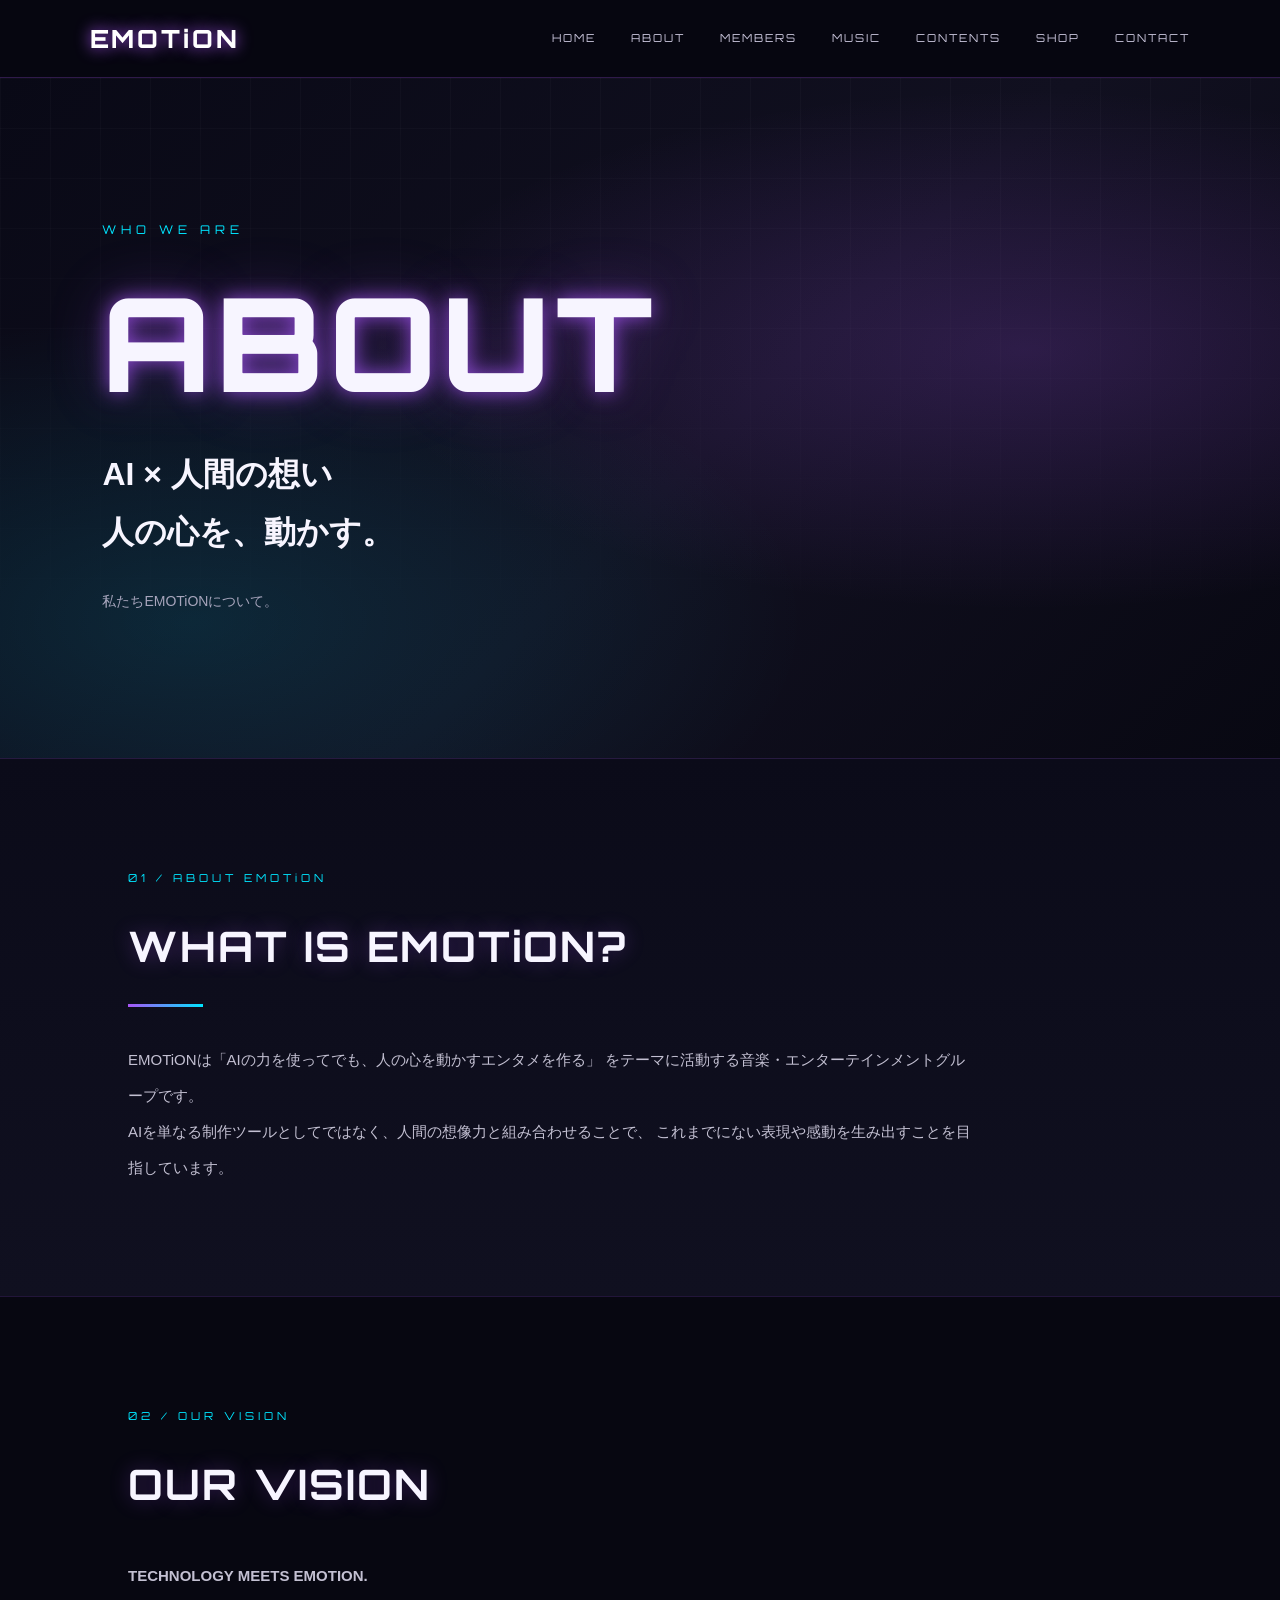
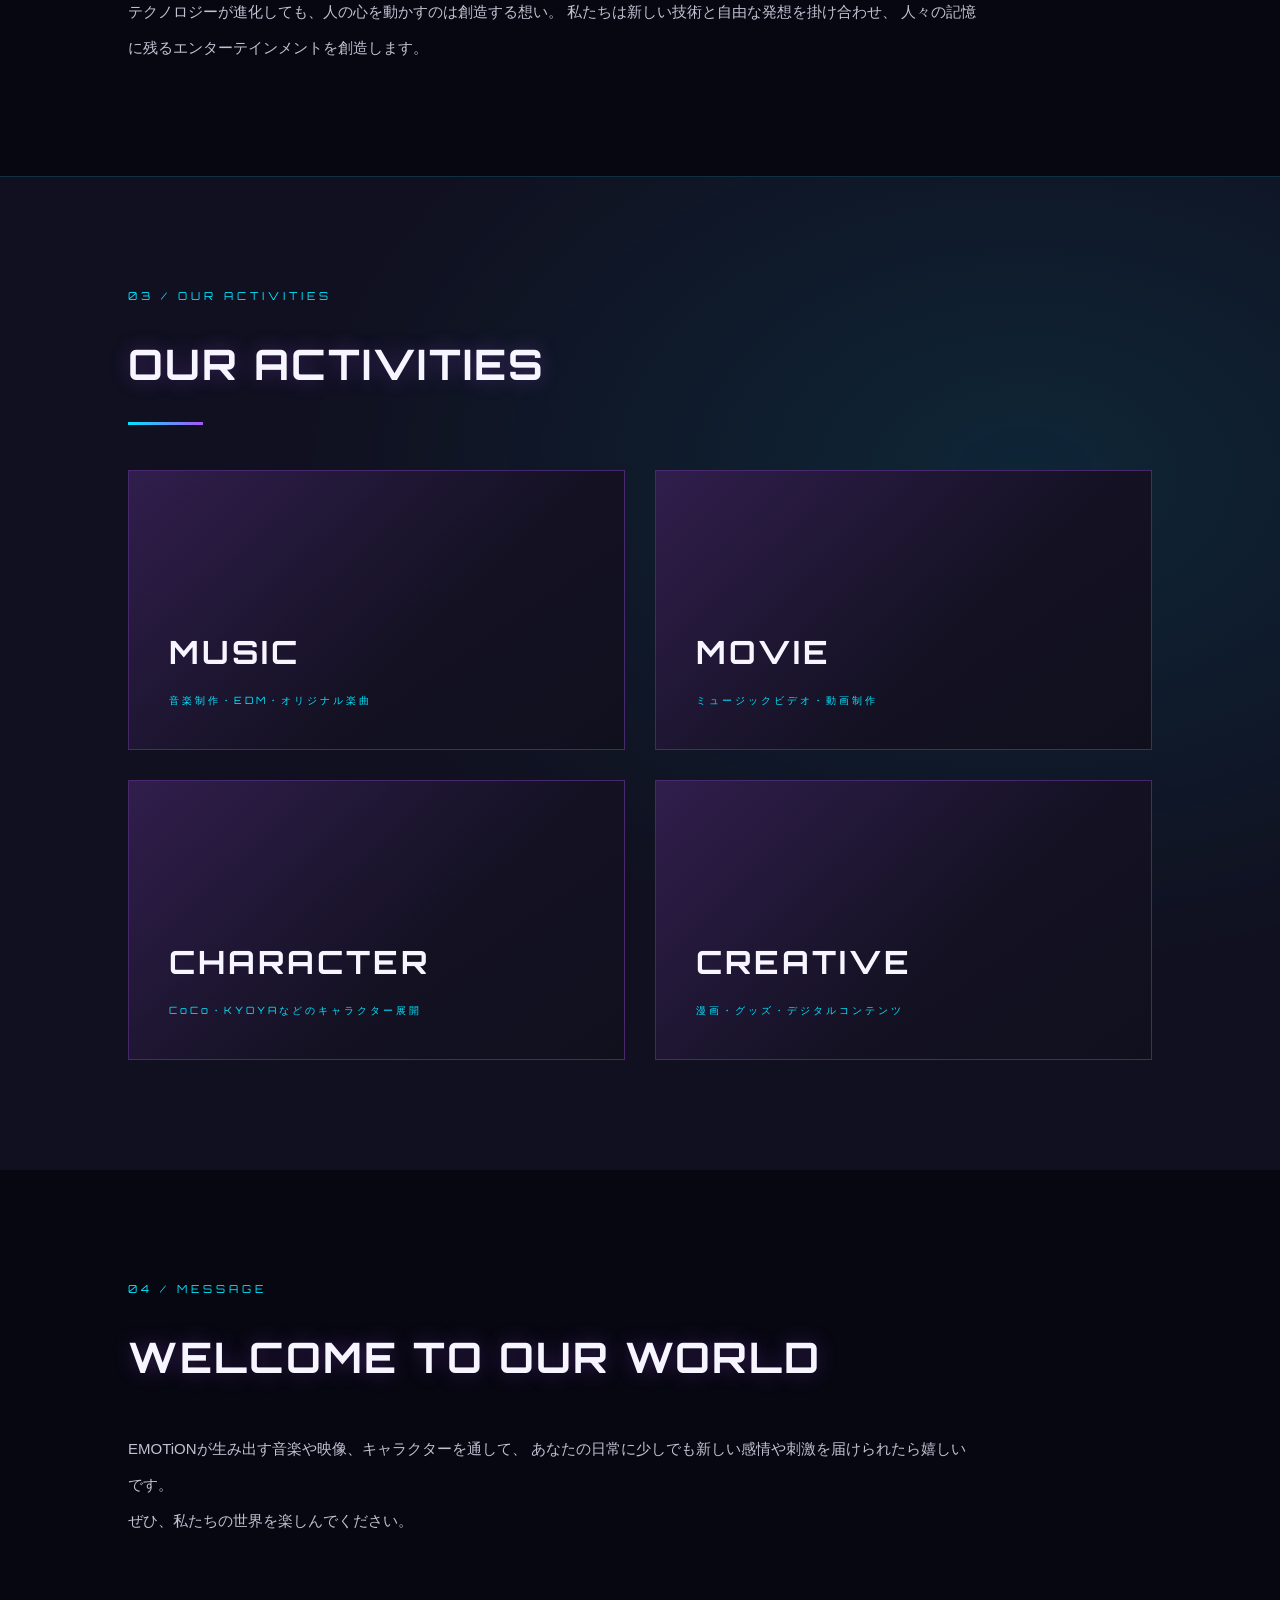
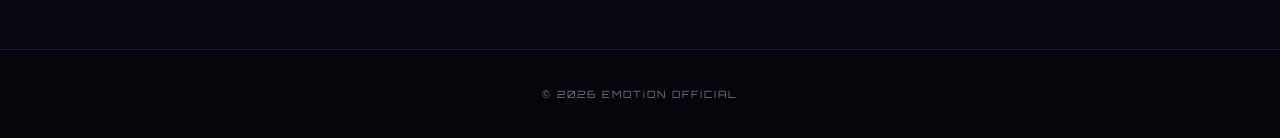
==== about.html @ 9ee5135e "側だけ作成" ====
<!DOCTYPE html>
<html lang="ja">
<head>
  <meta charset="UTF-8">
  <meta name="viewport" content="width=device-width, initial-scale=1.0">
  <title>ABOUT | EMOTiON OFFICIAL</title>
  <meta name="description" content="EMOTiONの活動理念とグループ紹介">
  <link rel="icon" type="image/png" href="images/favicon.png">
  <link rel="stylesheet" href="style.css">
</head>
<body>

<header>
  <a href="index.html" class="logo">EMOTiON</a>
  <nav>
    <a href="index.html">HOME</a>
    <a href="about.html">ABOUT</a>
    <a href="members.html">MEMBERS</a>
    <a href="music.html">MUSIC</a>
    <a href="contents.html">CONTENTS</a>
    <a href="shop.html">SHOP</a>
    <a href="contact.html">CONTACT</a>
  </nav>
</header>

<main>

  <section class="hero">
    <div class="hero-content">
      <div class="eyebrow">WHO WE ARE</div>
      <h1>ABOUT</h1>
      <p class="tagline">
        AI × 人間の想い<br>
        人の心を、動かす。
      </p>
      <p class="description">
        私たちEMOTiONについて。
      </p>
    </div>
  </section>

  <section class="section about">
    <div class="section-label">01 / ABOUT EMOTiON</div>
    <h2>WHAT IS EMOTiON?</h2>
    <p>
      EMOTiONは「AIの力を使ってでも、人の心を動かすエンタメを作る」
      をテーマに活動する音楽・エンターテインメントグループです。
    </p>
    <p>
      AIを単なる制作ツールとしてではなく、人間の想像力と組み合わせることで、
      これまでにない表現や感動を生み出すことを目指しています。
    </p>
  </section>

  <section class="section">
    <div class="section-label">02 / OUR VISION</div>
    <h2>OUR VISION</h2>
    <p class="tagline">
      TECHNOLOGY MEETS EMOTION.
    </p>
    <p>
      テクノロジーが進化しても、人の心を動かすのは創造する想い。
      私たちは新しい技術と自由な発想を掛け合わせ、
      人々の記憶に残るエンターテインメントを創造します。
    </p>
  </section>

  <section class="section music">
    <div class="section-label">03 / OUR ACTIVITIES</div>
    <h2>OUR ACTIVITIES</h2>

    <div class="member-grid">
      <div class="member-card">
        <h3>MUSIC</h3>
        <p>音楽制作・EDM・オリジナル楽曲</p>
      </div>

      <div class="member-card">
        <h3>MOVIE</h3>
        <p>ミュージックビデオ・動画制作</p>
      </div>

      <div class="member-card">
        <h3>CHARACTER</h3>
        <p>CoCo・KYOYAなどのキャラクター展開</p>
      </div>

      <div class="member-card">
        <h3>CREATIVE</h3>
        <p>漫画・グッズ・デジタルコンテンツ</p>
      </div>
    </div>
  </section>

  <section class="section">
    <div class="section-label">04 / MESSAGE</div>
    <h2>WELCOME TO OUR WORLD</h2>
    <p>
      EMOTiONが生み出す音楽や映像、キャラクターを通して、
      あなたの日常に少しでも新しい感情や刺激を届けられたら嬉しいです。
    </p>
    <p>
      ぜひ、私たちの世界を楽しんでください。
    </p>
  </section>

</main>

<footer>
  © 2026 EMOTiON OFFICIAL
</footer>

</body>
</html>
---- style.css ----
/* =================================
   EMOTiON OFFICIAL WEBSITE
   CYBERPUNK / FUTURISTIC DESIGN
================================= */

@import url('https://fonts.googleapis.com/css2?family=Orbitron:wght@400;500;600;700;800&display=swap');

:root {
  --bg: #070711;
  --bg-light: #101020;
  --purple: #a855f7;
  --cyan: #00e5ff;
  --white: #f7f5ff;
  --muted: #a7a5bc;
}

* {
  margin: 0;
  padding: 0;
  box-sizing: border-box;
}

html {
  scroll-behavior: smooth;
}

body {
  background: var(--bg);
  color: var(--white);
  font-family: "Noto Sans JP", "Hiragino Kaku Gothic ProN", sans-serif;
  line-height: 1.8;
  overflow-x: hidden;
}

a {
  color: inherit;
  text-decoration: none;
}

/* =================================
   WELCOME SCREEN
   現在のデザインを維持
================================= */

.welcome-screen {
  position: fixed;
  inset: 0;
  z-index: 1000;
  display: flex;
  align-items: center;
  justify-content: center;
  overflow: hidden;
  background: #05050c;
  animation: welcomeFade 1s ease;
}

.welcome-image {
  position: absolute;
  width: 100%;
  height: 100%;
  object-fit: cover;
  object-position: center top;
}

.welcome-overlay {
  position: absolute;
  inset: 0;
  background:
    linear-gradient(
      90deg,
      rgba(5,5,15,.15),
      rgba(5,5,15,.35),
      rgba(5,5,15,.8)
    ),
    linear-gradient(
      0deg,
      rgba(5,5,15,.9),
      transparent 65%
    );
}

.welcome-content {
  position: relative;
  z-index: 2;
  width: 100%;
  padding: 40px;
  text-align: center;
  text-shadow: 0 0 20px #000;
  animation: contentAppear 1.5s ease both;
}

.welcome-label {
  font-family: 'Orbitron', sans-serif;
  color: var(--cyan);
  letter-spacing: 5px;
  font-size: 12px;
}

.welcome-content h1 {
  font-family: 'Orbitron', sans-serif;
  font-size: clamp(55px, 10vw, 110px);
  letter-spacing: 8px;
  margin: 20px 0;
  color: white;
  text-shadow: 0 0 15px var(--purple), 0 0 40px var(--purple);
}

.welcome-dialogue {
  margin: 25px auto;
  color: white;
  line-height: 2.5;
  font-size: clamp(13px, 2vw, 18px);
}

.welcome-dialogue span {
  color: var(--cyan);
  font-weight: bold;
}

.enter-button {
  margin-top: 25px;
  padding: 18px 45px;
  color: white;
  background: rgba(100,30,180,.25);
  border: 1px solid var(--cyan);
  font-family: 'Orbitron', sans-serif;
  letter-spacing: 3px;
  cursor: pointer;
  transition: .3s;
  box-shadow: 0 0 15px rgba(0,229,255,.4);
}

.enter-button:hover {
  background: var(--cyan);
  color: #070711;
  box-shadow: 0 0 35px var(--cyan);
}

.enter-button span {
  margin-left: 15px;
}

.welcome-footer {
  margin-top: 35px;
  font-family: 'Orbitron', sans-serif;
  color: #aaaabd;
  font-size: 9px;
  letter-spacing: 3px;
}

.welcome-screen.hide {
  animation: screenExit .8s forwards;
  pointer-events: none;
}

/* =================================
   HEADER
================================= */

header {
  position: sticky;
  top: 0;
  z-index: 100;
  min-height: 78px;
  padding: 0 7%;
  display: flex;
  align-items: center;
  justify-content: space-between;
  background: rgba(7, 7, 17, .88);
  border-bottom: 1px solid rgba(168, 85, 247, .25);
  backdrop-filter: blur(15px);
}

.logo {
  font-family: 'Orbitron', sans-serif;
  font-size: 25px;
  font-weight: 800;
  letter-spacing: 3px;
  color: white;
  text-shadow: 0 0 15px var(--purple);
}

nav {
  display: flex;
  align-items: center;
  gap: 35px;
}

nav a {
  font-family: 'Orbitron', sans-serif;
  font-size: 11px;
  letter-spacing: 2px;
  color: #c9c5dc;
  transition: .3s;
}

nav a:hover {
  color: var(--cyan);
  text-shadow: 0 0 12px var(--cyan);
}

/* =================================
   MAIN HERO
================================= */

.hero {
  min-height: 680px;
  padding: 120px 8%;
  display: flex;
  align-items: center;
  position: relative;
  overflow: hidden;
  background:
    radial-gradient(ellipse at 80% 40%, rgba(168,85,247,.2), transparent 45%),
    radial-gradient(ellipse at 15% 80%, rgba(0,229,255,.12), transparent 40%),
    linear-gradient(135deg, #090916, #111020 55%, #080812);
}

.hero::before {
  content: "";
  position: absolute;
  inset: 0;
  background-image:
    linear-gradient(rgba(255,255,255,.025) 1px, transparent 1px),
    linear-gradient(90deg, rgba(255,255,255,.025) 1px, transparent 1px);
  background-size: 50px 50px;
  mask-image: linear-gradient(to bottom, black, transparent);
  pointer-events: none;
}

.hero-content {
  position: relative;
  z-index: 2;
  max-width: 850px;
}

.eyebrow {
  font-family: 'Orbitron', sans-serif;
  font-size: 12px;
  letter-spacing: 5px;
  color: var(--cyan);
  margin-bottom: 25px;
}

.hero h1 {
  font-family: 'Orbitron', sans-serif;
  font-size: clamp(65px, 12vw, 130px);
  line-height: 1.2;
  letter-spacing: 5px;
  font-weight: 800;
  text-shadow:
    0 0 20px rgba(168,85,247,.8),
    0 0 60px rgba(168,85,247,.3);
}

.hero h1 span {
  color: var(--cyan);
}

.tagline {
  margin-top: 25px;
  font-size: clamp(22px, 3vw, 32px);
  font-weight: 700;
  line-height: 1.8;
}

.description {
  margin-top: 25px;
  color: var(--muted);
  font-size: 14px;
  line-height: 2.2;
}

.hero-button {
  display: inline-block;
  margin-top: 40px;
  padding: 15px 35px;
  border: 1px solid var(--cyan);
  color: var(--cyan);
  font-family: 'Orbitron', sans-serif;
  font-size: 11px;
  letter-spacing: 2px;
  transition: .3s;
}

.hero-button:hover {
  background: var(--cyan);
  color: var(--bg);
  box-shadow: 0 0 25px rgba(0,229,255,.5);
}

/* =================================
   COMMON SECTIONS
================================= */

.section {
  position: relative;
  padding: 110px 10%;
}

.section-label {
  font-family: 'Orbitron', sans-serif;
  color: var(--cyan);
  font-size: 11px;
  letter-spacing: 4px;
  margin-bottom: 20px;
}

.section h2 {
  font-family: 'Orbitron', sans-serif;
  font-size: clamp(27px, 4vw, 42px);
  letter-spacing: 2px;
  margin-bottom: 35px;
  text-shadow: 0 0 20px rgba(168,85,247,.3);
}

.section > p {
  max-width: 850px;
  color: #c3c0d2;
  font-size: 15px;
  line-height: 2.4;
}

/* =================================
   ABOUT
================================= */

.about {
  background: linear-gradient(180deg, #0b0b19, #101020);
  border-top: 1px solid rgba(168,85,247,.15);
  border-bottom: 1px solid rgba(168,85,247,.15);
}

.about h2::after {
  content: "";
  display: block;
  width: 75px;
  height: 3px;
  margin-top: 20px;
  background: linear-gradient(90deg, var(--purple), var(--cyan));
}

/* =================================
   MEMBERS
================================= */

.members {
  background:
    radial-gradient(ellipse at 50% 100%, rgba(168,85,247,.12), transparent 60%),
    #080812;
}

.member-grid {
  display: grid;
  grid-template-columns: repeat(2, minmax(0, 1fr));
  gap: 30px;
  margin-top: 45px;
}

.member-card {
  min-height: 280px;
  padding: 40px;
  display: flex;
  flex-direction: column;
  justify-content: flex-end;
  position: relative;
  overflow: hidden;
  background: linear-gradient(145deg, #19132b, #10101d);
  border: 1px solid rgba(168,85,247,.35);
  transition: .4s;
}

.member-card::before {
  content: "";
  position: absolute;
  inset: 0;
  background: linear-gradient(135deg, rgba(168,85,247,.16), transparent 60%);
  pointer-events: none;
}

.member-card:hover {
  transform: translateY(-8px);
  border-color: var(--cyan);
  box-shadow: 0 15px 40px rgba(0,229,255,.12);
}

.member-card h3 {
  position: relative;
  font-family: 'Orbitron', sans-serif;
  font-size: 32px;
  letter-spacing: 3px;
}

.member-card p {
  position: relative;
  color: var(--cyan);
  font-family: 'Orbitron', sans-serif;
  font-size: 10px;
  letter-spacing: 3px;
  margin-top: 10px;
}

/* =================================
   MUSIC
================================= */

.music {
  background:
    radial-gradient(ellipse at 80% 30%, rgba(0,229,255,.1), transparent 50%),
    #101020;
  border-top: 1px solid rgba(0,229,255,.15);
}

.music h2::after {
  content: "";
  display: block;
  width: 75px;
  height: 3px;
  margin-top: 20px;
  background: linear-gradient(90deg, var(--cyan), var(--purple));
}

/* =================================
   FOOTER
================================= */

footer {
  padding: 35px 20px;
  text-align: center;
  background: #05050c;
  border-top: 1px solid rgba(168,85,247,.2);
  color: #77758c;
  font-family: 'Orbitron', sans-serif;
  font-size: 10px;
  letter-spacing: 2px;
}

/* =================================
   ANIMATIONS
================================= */

@keyframes contentAppear {
  from {
    opacity: 0;
    transform: translateY(25px);
  }
  to {
    opacity: 1;
    transform: translateY(0);
  }
}

@keyframes welcomeFade {
  from { opacity: 0; }
  to { opacity: 1; }
}

@keyframes screenExit {
  to {
    opacity: 0;
    visibility: hidden;
  }
}

/* =================================
   MOBILE
================================= */

@media (max-width: 700px) {

  header {
    min-height: 65px;
    padding: 0 5%;
  }

  .logo {
    font-size: 19px;
  }

  nav {
    gap: 13px;
  }

  nav a {
    font-size: 9px;
    letter-spacing: 0;
  }

  .hero {
    min-height: 600px;
    padding: 90px 7%;
  }

  .description {
    font-size: 12px;
  }

  .section {
    padding: 80px 7%;
  }

  .member-grid {
    grid-template-columns: 1fr;
  }

  .member-card {
    min-height: 220px;
    padding: 30px;
  }

  .welcome-image {
    object-fit: contain;
    object-position: center center;
  }

  .welcome-content {
    padding: 20px;
  }

  .welcome-dialogue {
    text-shadow: 0 2px 8px #000;
  }
}

@media (prefers-reduced-motion: reduce) {
  *,
  *::before,
  *::after {
    scroll-behavior: auto !important;
    animation: none !important;
    transition: none !important;
  }
}

/* =================================
   MUSIC PAGE
================================= */

.music-feature-card {
  display: grid;
  grid-template-columns: 1fr 1fr;
  margin-top: 40px;
  background: #111020;
  border: 1px solid rgba(168,85,247,.35);
}

.music-art-placeholder {
  min-height: 300px;
  display: flex;
  align-items: center;
  justify-content: center;
  background:
    radial-gradient(circle, rgba(168,85,247,.4), transparent 60%),
    linear-gradient(135deg, #21133c, #080812);
  color: var(--cyan);
  font-family: 'Orbitron', sans-serif;
  font-size: 12px;
  letter-spacing: 3px;
  text-align: center;
  padding: 20px;
}

.music-info {
  padding: 40px;
  display: flex;
  flex-direction: column;
  justify-content: center;
}

.music-info h3 {
  font-family: 'Orbitron', sans-serif;
  font-size: 25px;
  margin-bottom: 15px;
}

.music-info > p:not(.section-label) {
  color: var(--muted);
  font-size: 13px;
}

.coming-soon {
  display: inline-block;
  margin-top: 20px;
  color: var(--cyan);
  font-family: 'Orbitron', sans-serif;
  font-size: 10px;
  letter-spacing: 3px;
}

.video-placeholder {
  min-height: 180px;
  margin-bottom: 25px;
  display: flex;
  align-items: center;
  justify-content: center;
  background: linear-gradient(135deg, #21133c, #080812);
  border: 1px dashed rgba(0,229,255,.4);
  color: var(--cyan);
  font-family: 'Orbitron', sans-serif;
  letter-spacing: 3px;
}

.discography-list {
  margin-top: 35px;
}

.discography-item {
  display: flex;
  align-items: center;
  gap: 25px;
  padding: 25px 10px;
  border-bottom: 1px solid rgba(168,85,247,.25);
}

.discography-item > span {
  color: var(--cyan);
  font-family: 'Orbitron', sans-serif;
}

.discography-item h3 {
  font-family: 'Orbitron', sans-serif;
  font-size: 15px;
}

.discography-item p {
  color: var(--muted);
  font-size: 10px;
  letter-spacing: 2px;
}

.discography-item > span:last-child {
  margin-left: auto;
}

.streaming-links {
  display: flex;
  flex-wrap: wrap;
  gap: 15px;
  margin-top: 30px;
}

.streaming-button {
  display: inline-block;
  padding: 15px 30px;
  border: 1px solid var(--cyan);
  color: var(--cyan);
  font-family: 'Orbitron', sans-serif;
  font-size: 12px;
  transition: .3s;
}

.streaming-button:hover {
  background: var(--cyan);
  color: var(--bg);
}

@media (max-width: 700px) {
  .music-feature-card {
    grid-template-columns: 1fr;
  }

  .music-art-placeholder {
    min-height: 220px;
  }

  .music-info {
    padding: 25px;
  }
}

/* CONTENTS PAGE */

.content-grid {
  display: grid;
  grid-template-columns: repeat(auto-fit, minmax(240px, 1fr));
  gap: 25px;
  margin-top: 40px;
}

.content-card {
  padding: 20px;
  background: rgba(255, 255, 255, 0.03);
  border: 1px solid rgba(255, 255, 255, 0.1);
  border-radius: 12px;
  transition: 0.3s;
}

.content-card:hover {
  transform: translateY(-5px);
  border-color: var(--cyan);
  box-shadow: 0 0 20px rgba(0, 229, 255, 0.12);
}

.content-placeholder {
  height: 160px;
  display: flex;
  align-items: center;
  justify-content: center;
  background: linear-gradient(135deg, #17102c, #071b2b);
  border: 1px solid rgba(0, 229, 255, 0.2);
  color: var(--cyan);
  font-family: 'Orbitron', sans-serif;
  letter-spacing: 3px;
  margin-bottom: 20px;
}

.content-card h3 {
  color: var(--white);
  margin-bottom: 12px;
}

.content-card p {
  color: var(--muted);
  line-height: 1.8;
  margin-bottom: 20px;
}

/* SHOP PAGE */

.shop-grid {
  display: grid;
  grid-template-columns: repeat(auto-fit, minmax(240px, 1fr));
  gap: 25px;
  margin-top: 40px;
}

.shop-card {
  display: flex;
  flex-direction: column;
  padding: 20px;
  background: rgba(255, 255, 255, 0.03);
  border: 1px solid rgba(255, 255, 255, 0.1);
  border-radius: 12px;
  transition: 0.3s;
}

.shop-card:hover {
  transform: translateY(-5px);
  border-color: var(--purple);
  box-shadow: 0 0 20px rgba(160, 80, 255, 0.15);
}

.shop-placeholder {
  height: 180px;
  display: flex;
  align-items: center;
  justify-content: center;
  background: linear-gradient(135deg, #211035, #091c30);
  border: 1px solid rgba(160, 80, 255, 0.25);
  color: var(--cyan);
  font-family: 'Orbitron', sans-serif;
  letter-spacing: 3px;
  margin-bottom: 20px;
}

.shop-card h3 {
  color: var(--white);
  margin-bottom: 12px;
}

.shop-card p {
  color: var(--muted);
  line-height: 1.8;
  margin-bottom: 15px;
}

.shop-price {
  color: var(--cyan);
  font-size: 13px;
  letter-spacing: 1px;
  margin-top: auto;
  margin-bottom: 18px;
}

.shop-card .streaming-button {
  text-align: center;
  text-decoration: none;
}

.shop-message {
  text-align: center;
  padding-top: 80px;
  padding-bottom: 80px;
}

.shop-message h2 {
  color: var(--cyan);
  margin: 20px 0;
}

.shop-message p:last-child {
  color: var(--muted);
  line-height: 1.8;
}

/* CONTACT PAGE */

.contact-container {
  display: grid;
  grid-template-columns: repeat(auto-fit, minmax(260px, 1fr));
  gap: 25px;
  margin-top: 40px;
}

.contact-card {
  padding: 35px 25px;
  text-align: center;
  background: rgba(255, 255, 255, 0.03);
  border: 1px solid rgba(255, 255, 255, 0.1);
  border-radius: 12px;
  transition: 0.3s;
}

.contact-card:hover {
  transform: translateY(-5px);
  border-color: var(--cyan);
  box-shadow: 0 0 20px rgba(0, 229, 255, 0.12);
}

.contact-icon {
  font-size: 35px;
  color: var(--cyan);
  margin-bottom: 20px;
}

.contact-card h3 {
  color: var(--white);
  margin-bottom: 15px;
  letter-spacing: 1px;
}

.contact-card p {
  color: var(--muted);
  line-height: 1.8;
  margin-bottom: 25px;
}

.contact-message {
  text-align: center;
  padding-top: 80px;
  padding-bottom: 80px;
}

.contact-message h2 {
  color: var(--cyan);
  margin: 20px 0;
}

.contact-message p:last-child {
  color: var(--muted);
  line-height: 1.8;
}

/* GOOGLE FORM */

.google-form-container {
  width: 100%;
  max-width: 800px;
  margin: 40px auto;
  background: #ffffff;
  border-radius: 12px;
  overflow: hidden;
}

.google-form-container iframe {
  display: block;
  width: 100%;
  min-height: 1100px;
  border: none;
}

@media (max-width: 600px) {
  .google-form-container {
    margin: 25px auto;
  }

  .google-form-container iframe {
    min-height: 1250px;
  }
}
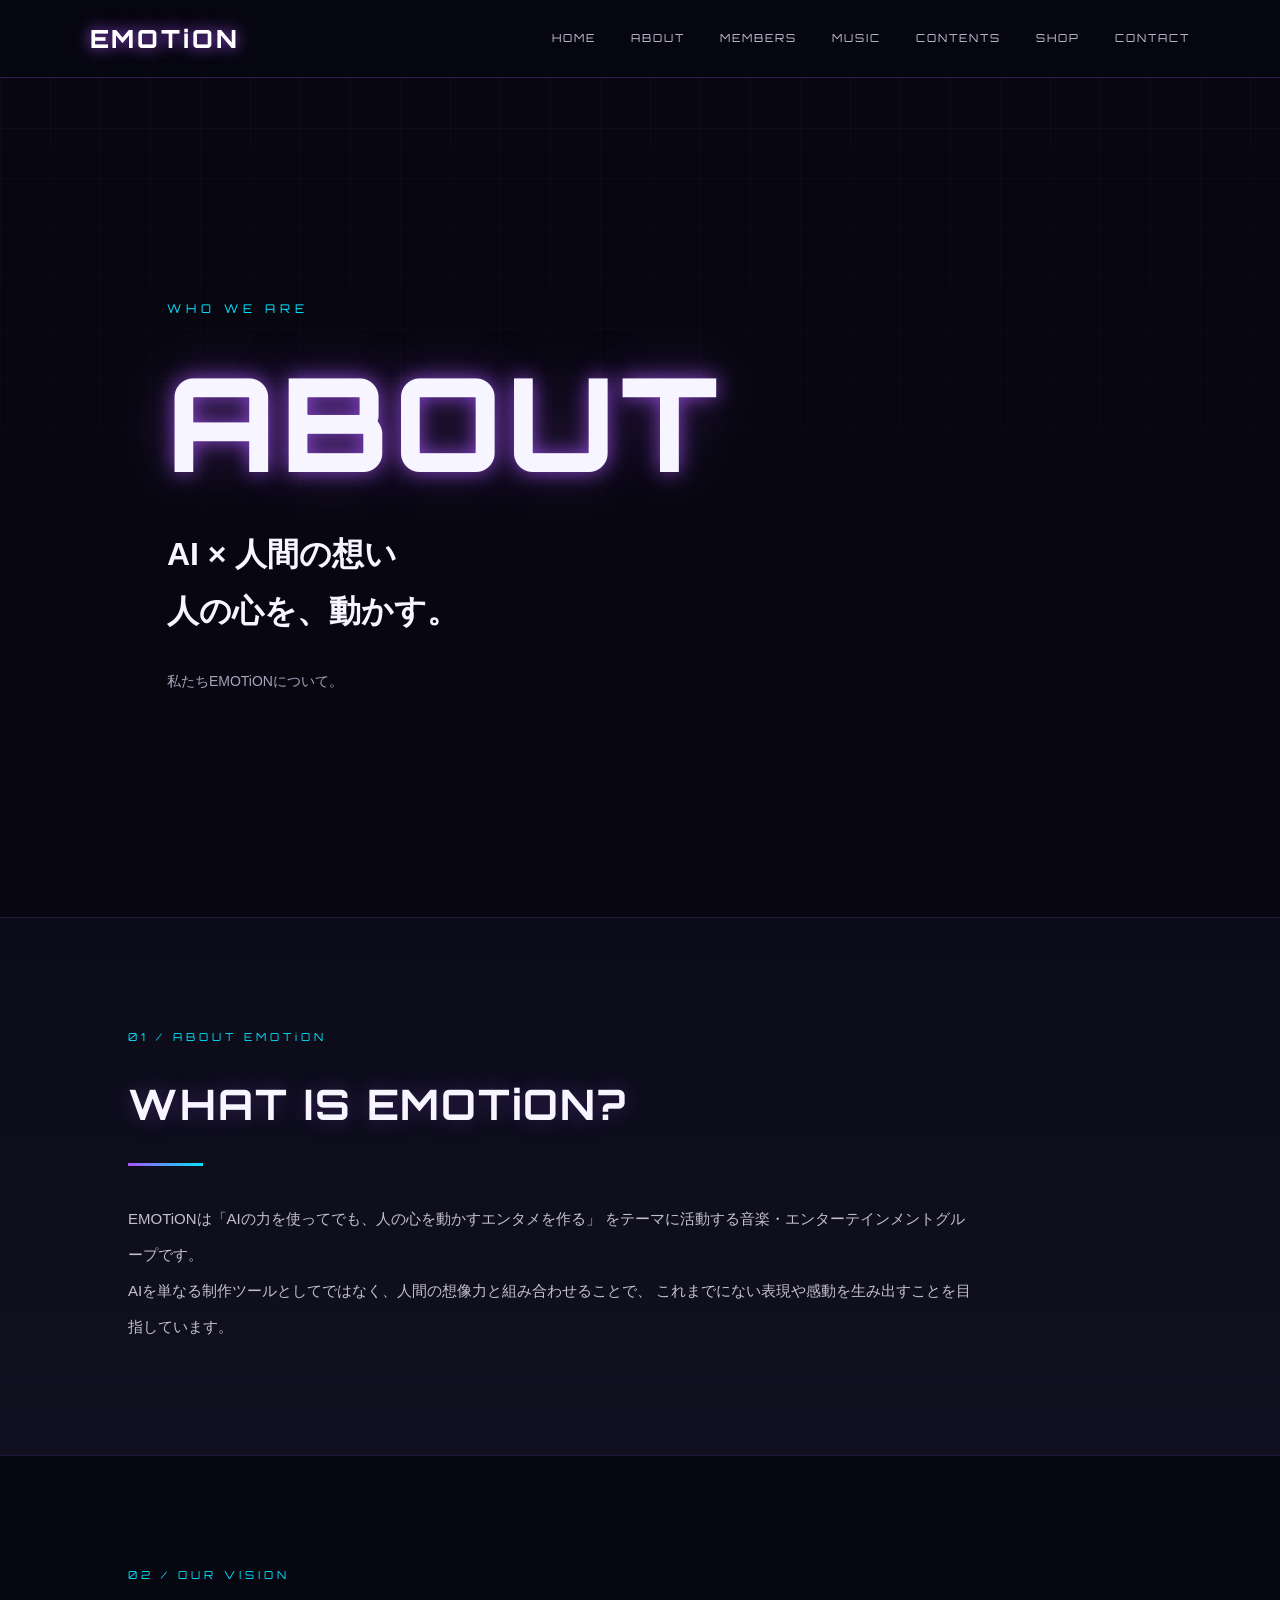
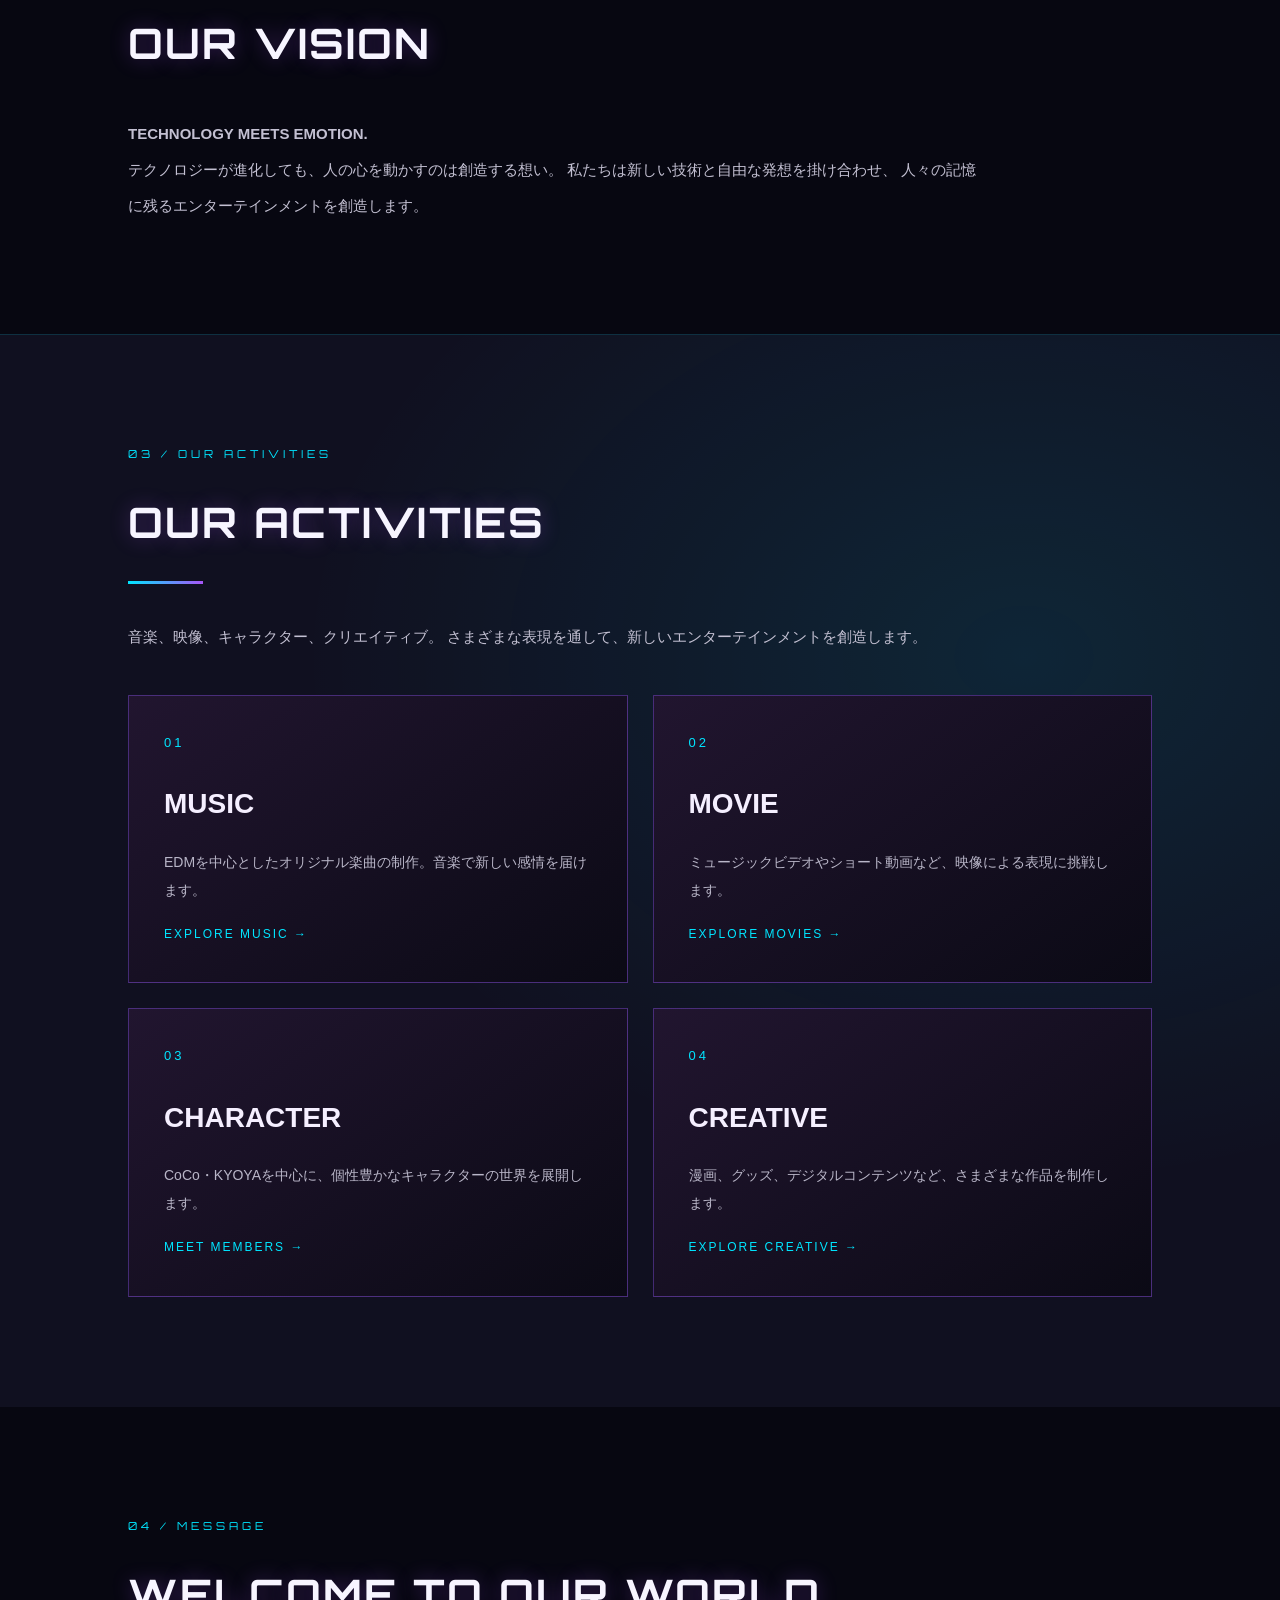
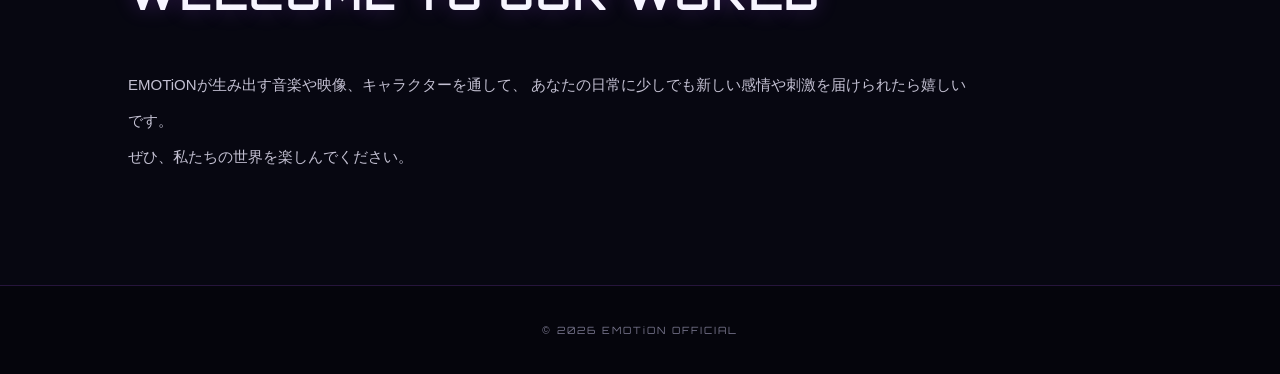
==== commit 94cf3070: "画像の追加とリンク先の画面遷移" ====
--- a/about.html
+++ b/about.html
@@ -66,32 +66,48 @@
     </p>
   </section>
 
-  <section class="section music">
-    <div class="section-label">03 / OUR ACTIVITIES</div>
-    <h2>OUR ACTIVITIES</h2>
 
-    <div class="member-grid">
-      <div class="member-card">
-        <h3>MUSIC</h3>
-        <p>音楽制作・EDM・オリジナル楽曲</p>
-      </div>
+<section class="section music">
+  <div class="section-label">03 / OUR ACTIVITIES</div>
+  <h2>OUR ACTIVITIES</h2>
 
-      <div class="member-card">
-        <h3>MOVIE</h3>
-        <p>ミュージックビデオ・動画制作</p>
-      </div>
+  <p class="activities-intro">
+    音楽、映像、キャラクター、クリエイティブ。
+    さまざまな表現を通して、新しいエンターテインメントを創造します。
+  </p>
 
-      <div class="member-card">
-        <h3>CHARACTER</h3>
-        <p>CoCo・KYOYAなどのキャラクター展開</p>
-      </div>
+  <div class="activity-grid">
 
-      <div class="member-card">
-        <h3>CREATIVE</h3>
-        <p>漫画・グッズ・デジタルコンテンツ</p>
-      </div>
-    </div>
-  </section>
+    <a href="music.html" class="activity-card">
+      <div class="activity-number">01</div>
+      <h3>MUSIC</h3>
+      <p>EDMを中心としたオリジナル楽曲の制作。音楽で新しい感情を届けます。</p>
+      <span>EXPLORE MUSIC →</span>
+    </a>
+
+    <a href="contents.html" class="activity-card">
+      <div class="activity-number">02</div>
+      <h3>MOVIE</h3>
+      <p>ミュージックビデオやショート動画など、映像による表現に挑戦します。</p>
+      <span>EXPLORE MOVIES →</span>
+    </a>
+
+    <a href="members.html" class="activity-card">
+      <div class="activity-number">03</div>
+      <h3>CHARACTER</h3>
+      <p>CoCo・KYOYAを中心に、個性豊かなキャラクターの世界を展開します。</p>
+      <span>MEET MEMBERS →</span>
+    </a>
+
+    <a href="shop.html" class="activity-card">
+      <div class="activity-number">04</div>
+      <h3>CREATIVE</h3>
+      <p>漫画、グッズ、デジタルコンテンツなど、さまざまな作品を制作します。</p>
+      <span>EXPLORE CREATIVE →</span>
+    </a>
+
+  </div>
+</section>
 
   <section class="section">
     <div class="section-label">04 / MESSAGE</div>
--- a/style.css
+++ b/style.css
@@ -43,16 +43,18 @@
    現在のデザインを維持
 ================================= */
 
+
 .welcome-screen {
   position: fixed;
   inset: 0;
-  z-index: 1000;
+  z-index: 99999;
   display: flex;
   align-items: center;
   justify-content: center;
   overflow: hidden;
   background: #05050c;
-  animation: welcomeFade 1s ease;
+  opacity: 1;
+  animation: none;
 }
 
 .welcome-image {
@@ -880,3 +882,624 @@
   }
 }
 
+/* HOME MAIN VISUAL */
+
+.hero {
+  position: relative;
+  min-height: 85vh;
+  display: flex;
+  align-items: center;
+  overflow: hidden;
+  background: #080711;
+}
+
+.hero-image {
+  position: absolute;
+  inset: 0;
+  width: 100%;
+  height: 100%;
+  object-fit: contain;
+  object-position: center;
+  background: #080711;
+  z-index: 0;
+}
+.hero-overlay {
+  position: absolute;
+  inset: 0;
+  z-index: 1;
+  background: linear-gradient(
+    90deg,
+    rgba(5, 5, 15, 0.88) 0%,
+    rgba(5, 5, 15, 0.55) 45%,
+    rgba(5, 5, 15, 0.12) 100%
+  );
+}
+
+.hero-content {
+  position: relative;
+  z-index: 2;
+  padding: 100px 6%;
+  max-width: 850px;
+}
+
+@media (max-width: 768px) {
+  .hero {
+    min-height: 75vh;
+  }
+
+  .hero-image {
+    object-position: center;
+  }
+
+  .hero-overlay {
+    background: rgba(5, 5, 15, 0.58);
+  }
+
+  .hero-content {
+    padding: 80px 6%;
+  }
+}
+
+.member-image {
+  width: 100%;
+  height: 420px;
+  object-fit: contain;
+  object-position: center bottom;
+  display: block;
+  margin-bottom: 20px;
+}
+
+/* =================================
+   MEMBERS：キャラクター演出
+================================= */
+
+/* カード共通 */
+.member-card {
+  position: relative;
+  transition: transform 0.35s ease,
+              box-shadow 0.35s ease,
+              border-color 0.35s ease;
+}
+
+/* KYOYA：レッドネオン */
+.member-card:nth-child(1) {
+  border-color: rgba(255, 55, 75, 0.5);
+}
+
+.member-card:nth-child(1) .member-image {
+  transform: scale(1.12);
+  filter: drop-shadow(0 0 12px rgba(255, 55, 75, 0.35));
+  transition: transform 0.4s ease, filter 0.4s ease;
+}
+
+/* CoCo：パープルネオン */
+.member-card:nth-child(2) {
+  border-color: rgba(190, 70, 255, 0.6);
+}
+
+.member-card:nth-child(2) .member-image {
+  transform: scale(1.12);
+  filter: drop-shadow(0 0 14px rgba(190, 70, 255, 0.4));
+  transition: transform 0.4s ease, filter 0.4s ease;
+}
+
+/* マウスを乗せたとき */
+.member-card:nth-child(1):hover {
+  transform: translateY(-8px);
+  border-color: #ff465e;
+  box-shadow: 0 0 25px rgba(255, 55, 75, 0.3);
+}
+
+.member-card:nth-child(2):hover {
+  transform: translateY(-8px);
+  border-color: #c45bff;
+  box-shadow: 0 0 25px rgba(190, 70, 255, 0.35);
+}
+
+/* ホバー時にキャラクターを少し拡大 */
+.member-card:hover .member-image {
+  transform: scale(1.17);
+}
+
+/* スマートフォンでは拡大を控えめに */
+@media (max-width: 768px) {
+  .member-card:nth-child(1) .member-image,
+  .member-card:nth-child(2) .member-image {
+    transform: scale(1.05);
+  }
+
+  .member-card:hover .member-image {
+    transform: scale(1.08);
+  }
+}
+/* KYOYAの画像を少し大きく */
+.member-card:nth-child(1) .member-image {
+  transform: scale(1.22);
+}
+
+/* KYOYAにマウスを乗せたとき */
+.member-card:nth-child(1):hover .member-image {
+  transform: scale(1.27);
+}
+
+/* =================================
+   HOME MEMBERS
+================================= */
+
+.members-intro {
+  margin: 20px 0 50px;
+  color: #aaa8bb;
+  line-height: 2;
+}
+
+.home-member-grid {
+  display: grid;
+  grid-template-columns: repeat(2, 1fr);
+  gap: 35px;
+}
+
+.home-member-card {
+  display: flex;
+  flex-direction: column;
+  overflow: hidden;
+  text-decoration: none;
+  background: linear-gradient(145deg, #21152f, #0b0a15);
+  border: 1px solid rgba(255,255,255,0.15);
+  transition: transform 0.35s ease, box-shadow 0.35s ease;
+}
+
+.home-member-image {
+  height: 520px;
+  display: flex;
+  justify-content: center;
+  align-items: flex-end;
+  overflow: hidden;
+}
+
+.home-member-image img {
+  height: 100%;
+  max-width: 100%;
+  object-fit: contain;
+  object-position: center bottom;
+  transition: transform 0.4s ease;
+}
+
+/* CoCo：紫 */
+.coco-home-card {
+  border-color: rgba(190,70,255,0.55);
+}
+
+.coco-home-card .home-member-image img {
+  filter: drop-shadow(0 0 15px rgba(190,70,255,0.3));
+}
+
+.coco-home-card:hover {
+  transform: translateY(-8px);
+  box-shadow: 0 0 30px rgba(190,70,255,0.3);
+}
+
+/* KYOYA：赤 */
+.kyoya-home-card {
+  border-color: rgba(255,55,75,0.55);
+}
+
+.kyoya-home-card .home-member-image img {
+  filter: drop-shadow(0 0 15px rgba(255,55,75,0.3));
+}
+
+.kyoya-home-card:hover {
+  transform: translateY(-8px);
+  box-shadow: 0 0 30px rgba(255,55,75,0.3);
+}
+
+/* プロフィール */
+.home-member-info {
+  padding: 30px;
+}
+
+.home-member-info h3 {
+  font-size: 34px;
+  margin: 0 0 15px;
+  color: #f5f0ff;
+}
+
+.home-member-role {
+  color: #00e5ff;
+  letter-spacing: 3px;
+  font-size: 13px;
+  margin-bottom: 25px;
+}
+
+.home-member-description {
+  color: #b9b6c8;
+  line-height: 2;
+  font-size: 14px;
+}
+
+.home-member-link {
+  display: inline-block;
+  margin-top: 20px;
+  color: #00e5ff;
+  letter-spacing: 2px;
+  font-size: 13px;
+}
+
+.members-more {
+  margin-top: 45px;
+  text-align: center;
+}
+
+/* =================================
+   HOME FEATURED MUSIC
+================================= */
+
+.music-intro {
+  color: #aaa8bb;
+  line-height: 2;
+  margin: 20px 0 45px;
+}
+
+.featured-track {
+  display: grid;
+  grid-template-columns: 1.1fr 0.9fr;
+  align-items: center;
+  gap: 45px;
+  padding: 30px;
+  background: linear-gradient(135deg, #21152f, #0b0a15);
+  border: 1px solid rgba(150, 90, 255, 0.45);
+  box-shadow: 0 0 30px rgba(100, 40, 180, 0.12);
+}
+
+.featured-track-image {
+  overflow: hidden;
+  border: 1px solid rgba(0, 220, 255, 0.35);
+}
+
+.featured-track-image img {
+  display: block;
+  width: 100%;
+  height: auto;
+  transition: transform 0.5s ease;
+}
+
+.featured-track-image:hover img {
+  transform: scale(1.04);
+}
+
+.featured-track-label {
+  color: #00e5ff;
+  font-size: 12px;
+  letter-spacing: 3px;
+  margin-bottom: 18px;
+}
+
+.featured-track-info h3 {
+  color: #f5efff;
+  font-size: clamp(28px, 4vw, 48px);
+  margin: 0 0 25px;
+  text-shadow: 0 0 18px rgba(180, 100, 255, 0.4);
+}
+
+.featured-track-description {
+  color: #b9b6c8;
+  line-height: 2.2;
+  font-size: 15px;
+  margin-bottom: 35px;
+}
+
+.music-button {
+  display: inline-block;
+  padding: 17px 28px;
+  color: #00e5ff;
+  border: 1px solid #00e5ff;
+  text-decoration: none;
+  letter-spacing: 2px;
+  transition: 0.3s ease;
+}
+
+.music-button:hover {
+  color: #080711;
+  background: #00e5ff;
+  box-shadow: 0 0 25px rgba(0, 229, 255, 0.4);
+}
+
+.music-more {
+  margin-top: 40px;
+  text-align: center;
+}
+
+/* =================================
+   HOME LATEST CONTENTS
+================================= */
+
+.contents-intro {
+  color: #aaa8bb;
+  line-height: 2;
+  margin: 20px 0 45px;
+}
+
+.social-grid {
+  display: grid;
+  grid-template-columns: repeat(2, 1fr);
+  gap: 25px;
+}
+
+.social-card {
+  display: block;
+  padding: 35px;
+  color: #f5efff;
+  text-decoration: none;
+  background: linear-gradient(145deg, #21152f, #0b0a15);
+  border: 1px solid rgba(150, 90, 255, 0.35);
+  transition: transform 0.3s ease, box-shadow 0.3s ease;
+}
+
+.social-card:hover {
+  transform: translateY(-7px);
+  box-shadow: 0 0 25px rgba(0, 220, 255, 0.18);
+}
+
+.social-icon {
+  font-size: 38px;
+  margin-bottom: 20px;
+}
+
+.social-card h3 {
+  font-size: 28px;
+  margin: 0 0 12px;
+}
+
+.social-category {
+  color: #00e5ff;
+  font-size: 12px;
+  letter-spacing: 2px;
+  margin-bottom: 20px;
+}
+
+.social-card p:not(.social-category) {
+  color: #b9b6c8;
+  line-height: 2;
+  font-size: 14px;
+  min-height: 56px;
+}
+
+.social-card span {
+  display: inline-block;
+  margin-top: 18px;
+  color: #00e5ff;
+  font-size: 13px;
+  letter-spacing: 2px;
+}
+
+/* SNSごとのカラー */
+.youtube-card:hover {
+  border-color: #ff4545;
+  box-shadow: 0 0 25px rgba(255, 60, 60, 0.2);
+}
+
+.instagram-card:hover {
+  border-color: #d36bff;
+  box-shadow: 0 0 25px rgba(211, 107, 255, 0.2);
+}
+
+.tiktok-card:hover {
+  border-color: #00e5ff;
+}
+
+.x-card:hover {
+  border-color: #ffffff;
+}
+
+.contents-more {
+  margin-top: 45px;
+  text-align: center;
+}
+
+/* =================================
+   ABOUT ACTIVITIES
+================================= */
+
+.activities-intro {
+  color: #aaa8bb;
+  line-height: 2;
+  margin: 20px 0 40px;
+}
+
+.activity-grid {
+  display: grid;
+  grid-template-columns: repeat(2, 1fr);
+  gap: 25px;
+}
+
+.activity-card {
+  position: relative;
+  display: block;
+  padding: 35px;
+  text-decoration: none;
+  color: #f5efff;
+  background: linear-gradient(145deg, #21152f, #0b0a15);
+  border: 1px solid rgba(150, 90, 255, 0.4);
+  transition: 0.35s ease;
+}
+
+.activity-card:hover {
+  transform: translateY(-7px);
+  border-color: #00e5ff;
+  box-shadow: 0 0 25px rgba(0, 220, 255, 0.18);
+}
+
+.activity-number {
+  color: #00e5ff;
+  font-size: 13px;
+  letter-spacing: 3px;
+  margin-bottom: 25px;
+}
+
+.activity-card h3 {
+  font-size: 28px;
+  margin-bottom: 18px;
+}
+
+.activity-card p {
+  color: #b9b6c8;
+  line-height: 2;
+  font-size: 14px;
+  min-height: 56px;
+}
+
+.activity-card span {
+  display: inline-block;
+  margin-top: 20px;
+  color: #00e5ff;
+  font-size: 12px;
+  letter-spacing: 2px;
+}
+
+/* =================================
+   MUSIC PAGE FEATURED TRACK
+================================= */
+
+.new-generation-card {
+  display: grid;
+  grid-template-columns: 1.1fr 0.9fr;
+  align-items: center;
+  gap: 40px;
+  padding: 30px;
+  background: linear-gradient(135deg, #21152f, #0b0a15);
+  border: 1px solid rgba(160, 80, 255, 0.5);
+  box-shadow: 0 0 30px rgba(120, 50, 220, 0.12);
+}
+
+.music-art {
+  overflow: hidden;
+  border: 1px solid rgba(0, 220, 255, 0.4);
+}
+
+.music-art img {
+  display: block;
+  width: 100%;
+  height: auto;
+  transition: transform 0.5s ease;
+}
+
+.music-art:hover img {
+  transform: scale(1.04);
+}
+
+.music-info h3 {
+  font-size: clamp(28px, 3.5vw, 46px);
+  line-height: 1.2;
+  margin: 20px 0;
+  color: #f5efff;
+  text-shadow: 0 0 18px rgba(180, 100, 255, 0.4);
+}
+
+.track-concept {
+  color: #00e5ff;
+  letter-spacing: 2px;
+  font-size: 13px;
+  line-height: 1.8;
+  margin-bottom: 22px;
+}
+
+.track-status {
+  display: flex;
+  flex-direction: column;
+  gap: 12px;
+  margin-top: 30px;
+  color: #00e5ff;
+  font-size: 12px;
+  letter-spacing: 2px;
+}
+
+/* MUSIC VIDEOS */
+.video-grid {
+  display: grid;
+  grid-template-columns: repeat(2, 1fr);
+  gap: 25px;
+  margin-top: 35px;
+}
+
+.video-card {
+  padding: 20px;
+  background: linear-gradient(145deg, #21152f, #0b0a15);
+  border: 1px solid rgba(150, 90, 255, 0.35);
+  transition: 0.3s ease;
+}
+
+.video-card:hover {
+  transform: translateY(-6px);
+  border-color: #00e5ff;
+  box-shadow: 0 0 25px rgba(0, 220, 255, 0.15);
+}
+
+.video-placeholder {
+  aspect-ratio: 16 / 9;
+  display: flex;
+  justify-content: center;
+  align-items: center;
+  background:
+    radial-gradient(circle, rgba(130, 50, 200, 0.3), transparent 65%),
+    #090812;
+  border: 1px solid rgba(0, 220, 255, 0.25);
+}
+
+.video-placeholder span {
+  color: #00e5ff;
+  letter-spacing: 3px;
+  font-size: 13px;
+}
+
+.video-card h3 {
+  color: #f5efff;
+  margin: 20px 0 8px;
+}
+
+.video-card p {
+  color: #00e5ff;
+  font-size: 12px;
+  letter-spacing: 2px;
+}
+
+/* DISCOGRAPHY JACKET DESIGN */
+
+.discography-list {
+  display: grid;
+  grid-template-columns: repeat(3, 1fr);
+  gap: 25px;
+  margin-top: 35px;
+}
+
+.discography-item {
+  display: flex;
+  flex-direction: column;
+  gap: 12px;
+  padding: 18px;
+  background: linear-gradient(145deg, #21152f, #0b0a15);
+  border: 1px solid rgba(150, 90, 255, 0.4);
+  transition: 0.3s ease;
+}
+
+.discography-item:hover {
+  transform: translateY(-6px);
+  border-color: #00e5ff;
+  box-shadow: 0 0 25px rgba(0, 220, 255, 0.15);
+}
+
+.discography-item img {
+  width: 100%;
+  aspect-ratio: 1 / 1;
+  object-fit: cover;
+  display: block;
+}
+
+.discography-item h3 {
+  color: #f5efff;
+  font-size: 20px;
+}
+
+.discography-item p {
+  color: #00e5ff;
+  font-size: 12px;
+  letter-spacing: 1px;
+}
